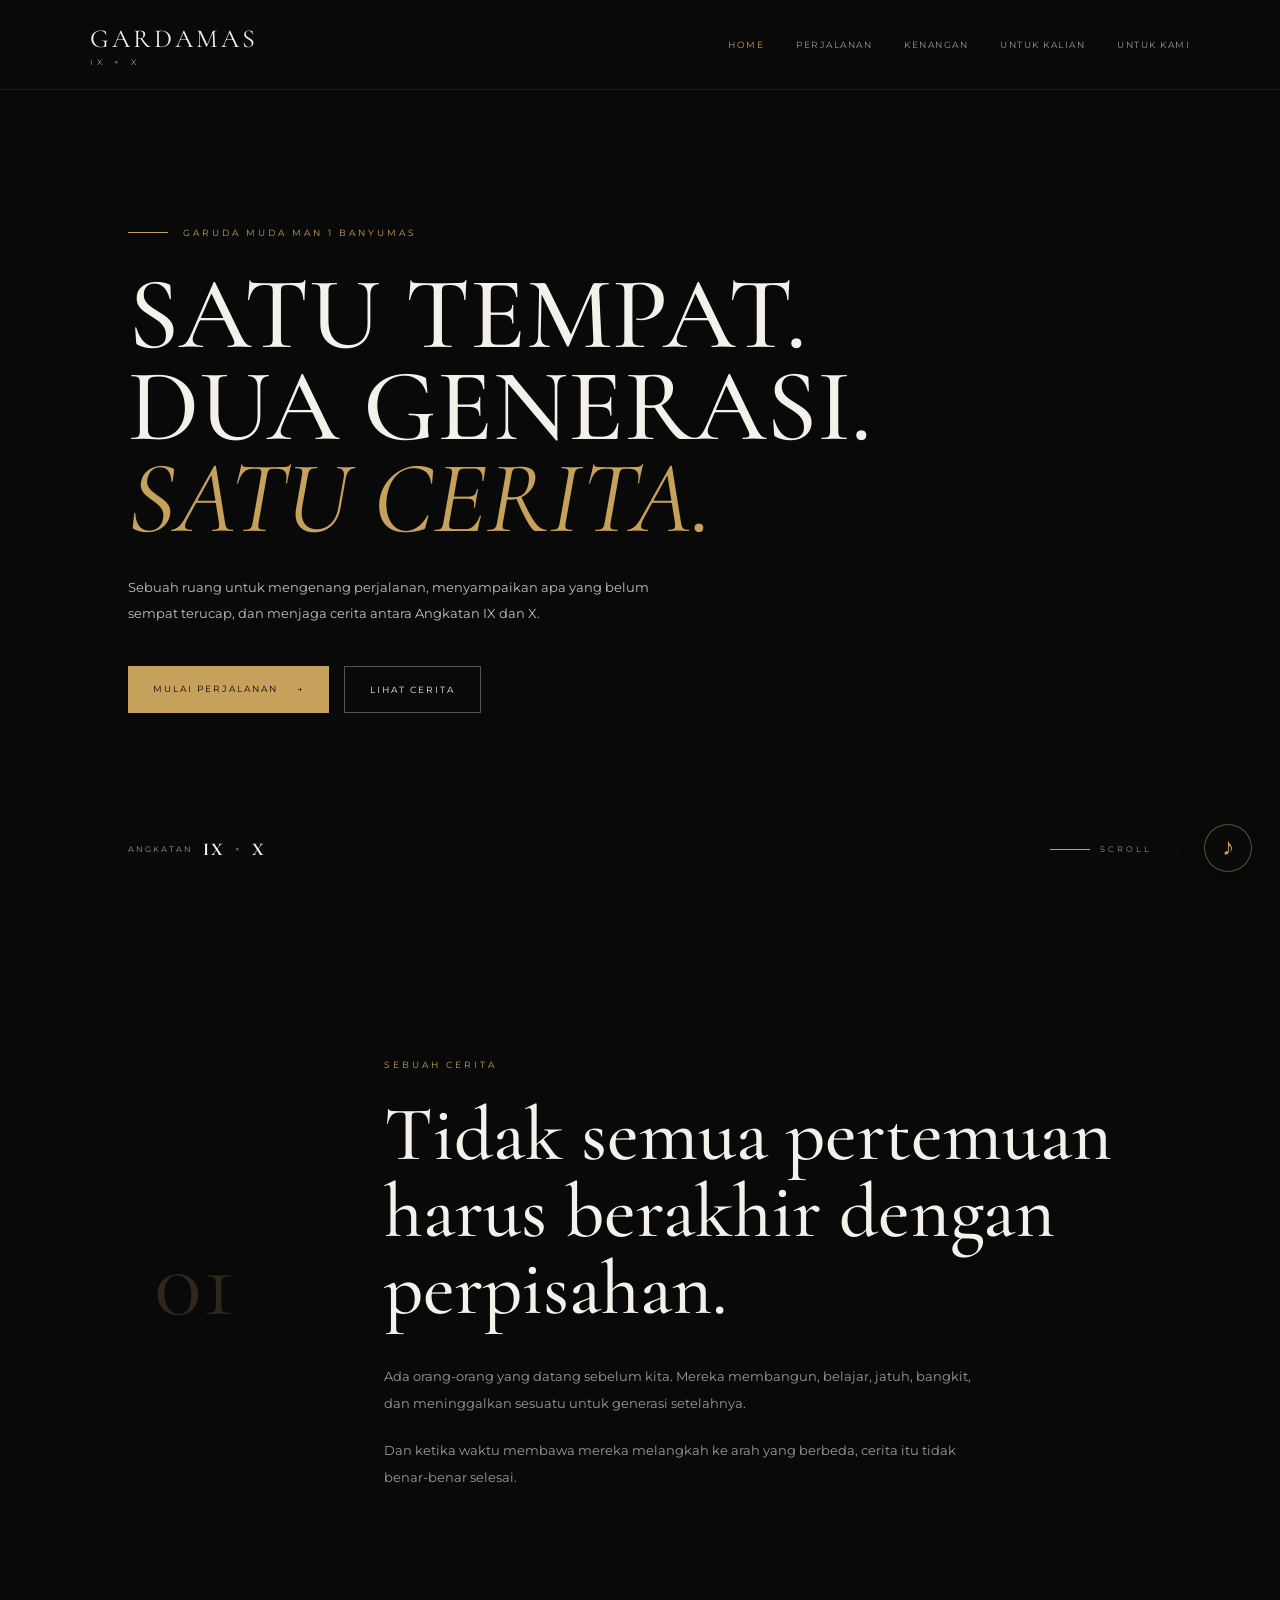
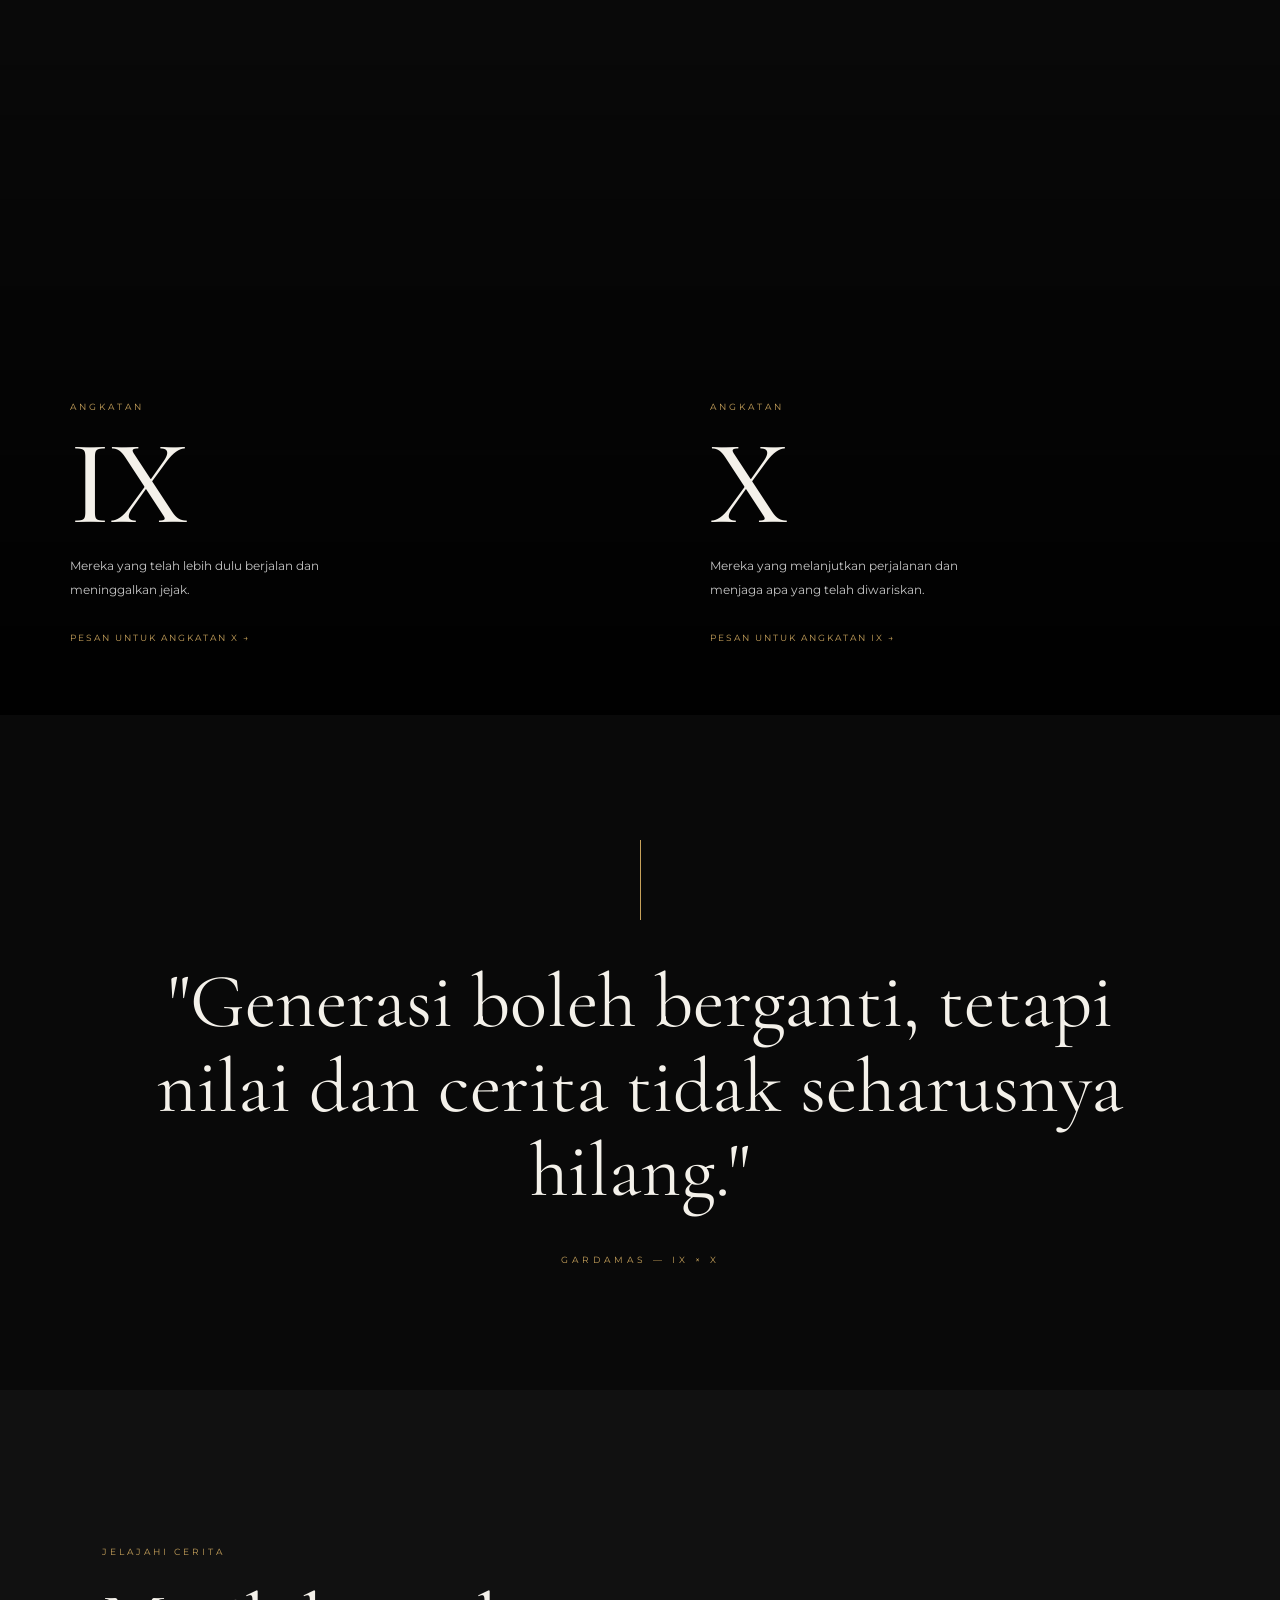
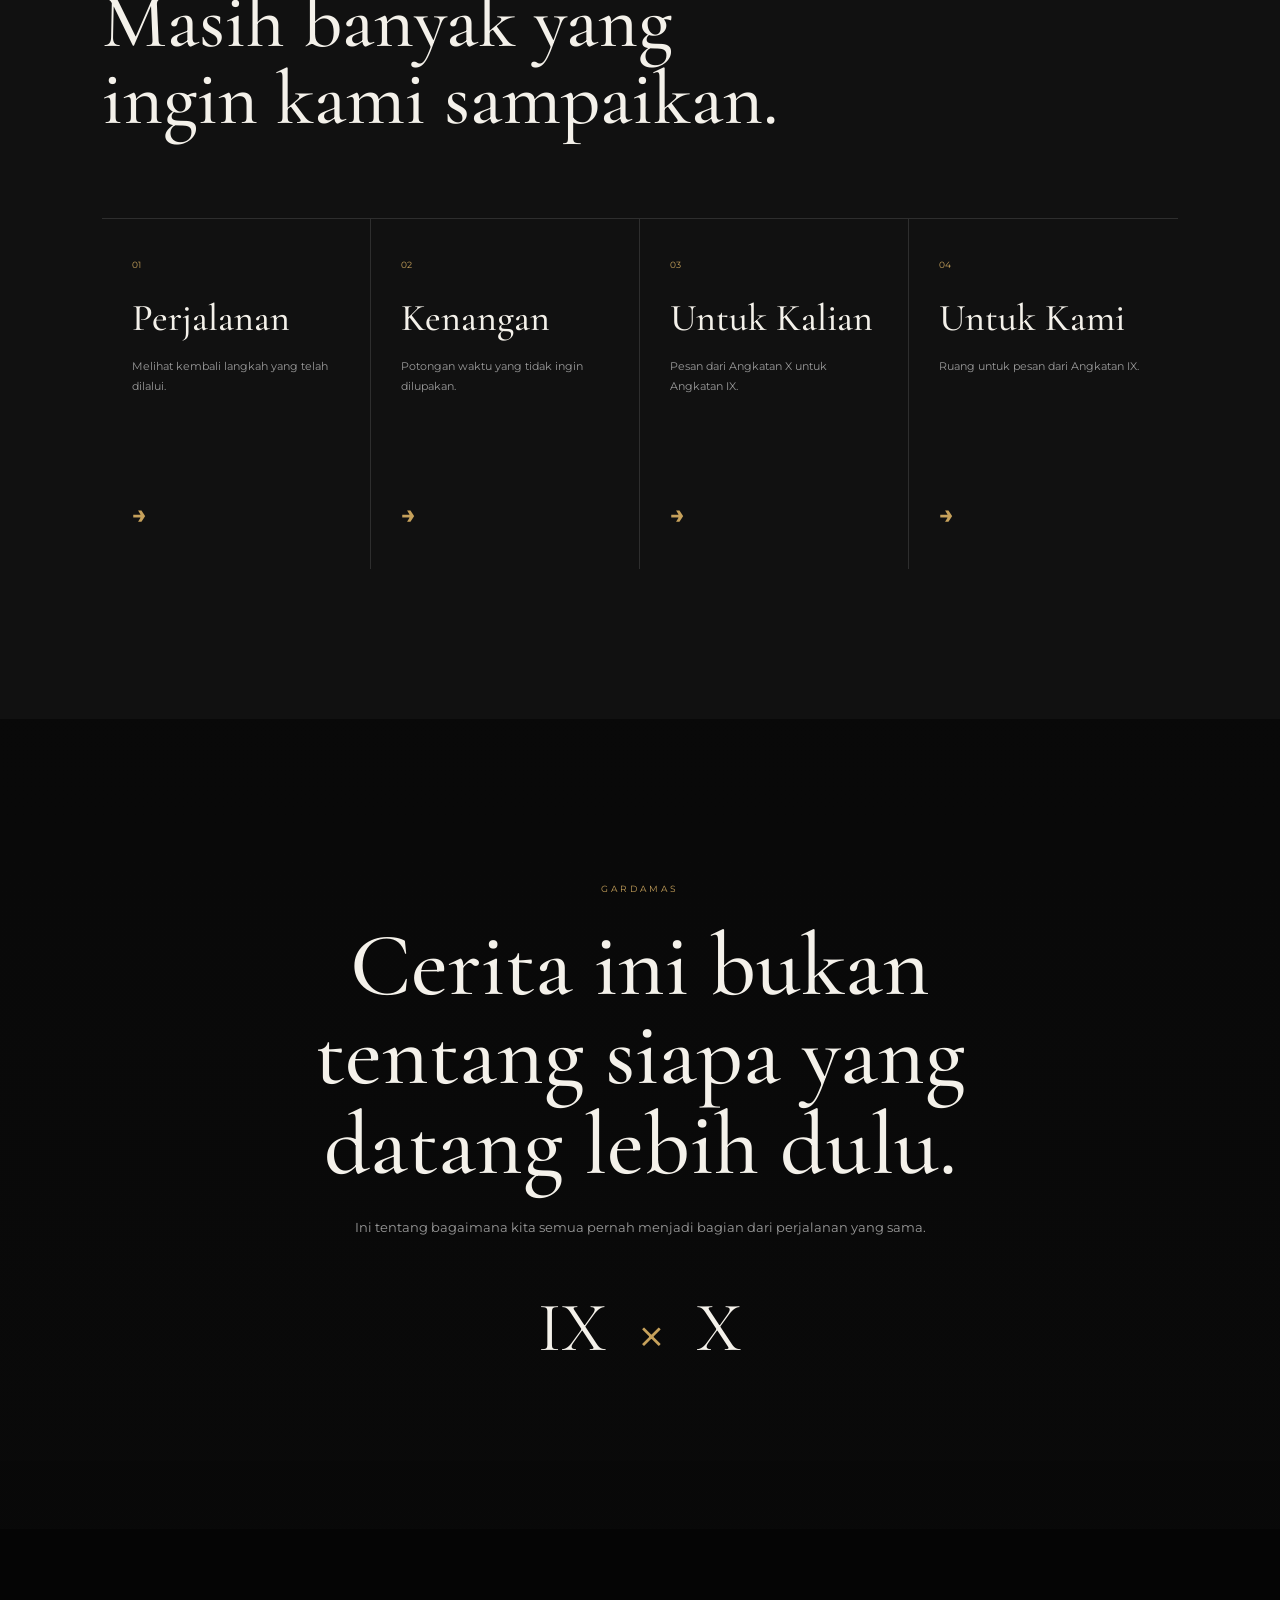
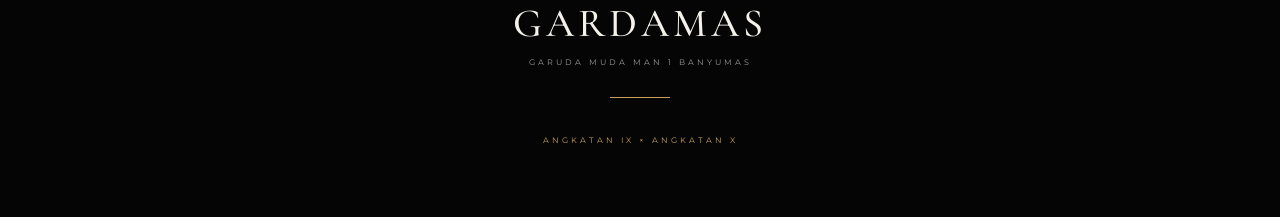
==== index.html @ 19b94be3 "Add files via upload" ====
<!DOCTYPE html>
<html lang="id">

<head>
    <meta charset="UTF-8">

    <meta name="viewport" content="width=device-width, initial-scale=1.0">

    <title>GARDAMAS IX × X</title>

    <link rel="stylesheet" href="index.css">
    <link rel="stylesheet" href="music.css">
    <link rel="preconnect" href="https://fonts.googleapis.com">

    <link rel="preconnect"
        href="https://fonts.gstatic.com"
        crossorigin>

    <link href="https://fonts.googleapis.com/css2?family=Cormorant+Garamond:wght@400;500;600;700&family=Montserrat:wght@300;400;500;600&display=swap"
        rel="stylesheet">

</head>


<body>


    <!-- LOADING -->

    <div class="loader" id="loader">

        <div class="loader-content">

            <p>GARDAMAS</p>

            <div class="loader-line"></div>

            <span>IX × X</span>

        </div>

    </div>


    <!-- NAVBAR -->

    <header class="navbar" id="navbar">

        <a href="index.html" class="brand">

            <span>GARDAMAS</span>

            <small>IX × X</small>

        </a>


        <nav id="navMenu">

            <a href="index.html" class="active">
                HOME
            </a>

            <a href="perjalanan.html">
                PERJALANAN
            </a>

            <a href="kenangan.html">
                KENANGAN
            </a>

            <a href="untuk-kalian.html">
                UNTUK KALIAN
            </a>

            <a href="untuk-kami.html">
                UNTUK KAMI
            </a>

        </nav>


        <button class="menu-button" id="menuButton">

            <span></span>
            <span></span>

        </button>

    </header>



    <!-- HERO -->

    <section class="hero">


        <div class="hero-image"></div>

        <div class="hero-overlay"></div>


        <div class="hero-content">


            <div class="hero-small">

                <span></span>

                GARUDA MUDA MAN 1 BANYUMAS

            </div>


            <h1>

                SATU TEMPAT.<br>

                DUA GENERASI.<br>

                <em>SATU CERITA.</em>

            </h1>


            <p>

                Sebuah ruang untuk mengenang perjalanan,
                menyampaikan apa yang belum sempat terucap,
                dan menjaga cerita antara Angkatan IX dan X.

            </p>


            <div class="hero-buttons">

                <a href="perjalanan.html"
                    class="primary-button">

                    MULAI PERJALANAN

                    <span>→</span>

                </a>


                <a href="#tentang"
                    class="secondary-button">

                    LIHAT CERITA

                </a>

            </div>


        </div>



        <div class="hero-bottom">


            <div class="generation">

                ANGKATAN

                <strong>IX</strong>

                <span>×</span>

                <strong>X</strong>

            </div>


            <div class="scroll-indicator">

                <span></span>

                SCROLL

            </div>


        </div>


    </section>



    <!-- INTRO -->

    <section class="intro" id="tentang">


        <div class="intro-number">

            01

        </div>


        <div class="intro-content reveal">


            <span class="section-label">

                SEBUAH CERITA

            </span>


            <h2>

                Tidak semua pertemuan
                harus berakhir dengan
                perpisahan.

            </h2>


            <p>

                Ada orang-orang yang datang sebelum kita.

                Mereka membangun, belajar, jatuh,
                bangkit, dan meninggalkan sesuatu
                untuk generasi setelahnya.

            </p>


            <p>

                Dan ketika waktu membawa mereka
                melangkah ke arah yang berbeda,
                cerita itu tidak benar-benar selesai.

            </p>


        </div>


    </section>



    <!-- TWO GENERATIONS -->

    <section class="generations-section">


        <div class="generation-card generation-nine reveal">


            <div class="generation-background"></div>


            <div class="generation-card-content">

                <span>ANGKATAN</span>

                <h2>IX</h2>

                <p>

                    Mereka yang telah lebih dulu
                    berjalan dan meninggalkan jejak.

                </p>


                <a href="untuk-kami.html">

                    PESAN UNTUK ANGKATAN X →

                </a>

            </div>


        </div>



        <div class="generation-card generation-ten reveal">


            <div class="generation-background"></div>


            <div class="generation-card-content">

                <span>ANGKATAN</span>

                <h2>X</h2>

                <p>

                    Mereka yang melanjutkan perjalanan
                    dan menjaga apa yang telah diwariskan.

                </p>


                <a href="untuk-kalian.html">

                    PESAN UNTUK ANGKATAN IX →

                </a>

            </div>


        </div>


    </section>



    <!-- QUOTE -->

    <section class="quote-section">


        <div class="quote-line"></div>


        <blockquote class="reveal">

            "Generasi boleh berganti,
            tetapi nilai dan cerita
            tidak seharusnya hilang."

        </blockquote>


        <p>

            GARDAMAS — IX × X

        </p>


    </section>



    <!-- NAVIGATION -->

    <section class="explore-section">


        <div class="explore-header reveal">

            <span class="section-label">

                JELAJAHI CERITA

            </span>


            <h2>

                Masih banyak yang<br>
                ingin kami sampaikan.

            </h2>

        </div>


        <div class="explore-grid">


            <a href="perjalanan.html"
                class="explore-card reveal">

                <span>01</span>

                <h3>Perjalanan</h3>

                <p>

                    Melihat kembali langkah
                    yang telah dilalui.

                </p>

                <strong>→</strong>

            </a>



            <a href="kenangan.html"
                class="explore-card reveal">

                <span>02</span>

                <h3>Kenangan</h3>

                <p>

                    Potongan waktu yang
                    tidak ingin dilupakan.

                </p>

                <strong>→</strong>

            </a>



            <a href="untuk-kalian.html"
                class="explore-card reveal">

                <span>03</span>

                <h3>Untuk Kalian</h3>

                <p>

                    Pesan dari Angkatan X
                    untuk Angkatan IX.

                </p>

                <strong>→</strong>

            </a>



            <a href="untuk-kami.html"
                class="explore-card reveal">

                <span>04</span>

                <h3>Untuk Kami</h3>

                <p>

                    Ruang untuk pesan
                    dari Angkatan IX.

                </p>

                <strong>→</strong>

            </a>


        </div>


    </section>



    <!-- FINAL -->

    <section class="final-section">


        <div class="final-background"></div>


        <div class="final-content reveal">


            <span class="section-label">

                GARDAMAS

            </span>


            <h2>

                Cerita ini bukan<br>
                tentang siapa yang<br>
                datang lebih dulu.

            </h2>


            <p>

                Ini tentang bagaimana kita semua
                pernah menjadi bagian dari
                perjalanan yang sama.

            </p>


            <div class="final-generation">

                IX

                <span>×</span>

                X

            </div>


        </div>


    </section>



    <!-- FOOTER -->

    <footer>


        <h2>GARDAMAS</h2>

        <p>

            GARUDA MUDA MAN 1 BANYUMAS

        </p>


        <div class="footer-line"></div>


        <span>

            ANGKATAN IX × ANGKATAN X

        </span>


    </footer>


    <script src="index.js"></script>
    <script src="music.js"></script>
<!-- GLOBAL MUSIC -->

<audio id="bgMusic" loop preload="auto">

    <source
        src="musik.mp3"
        type="audio/mpeg"
    >

</audio>


<button
    id="musicButton"
    class="music-button"
    aria-label="Putar musik"
>

    <span id="musicIcon">
        ♪
    </span>

</button>

</body>

</html>
---- index.css ----
/* =========================================
   ROOT
========================================= */

:root {

    --black: #090909;
    --dark: #111111;
    --dark-soft: #181818;

    --white: #f4f1ea;
    --gray: #9a9a9a;

    --gold: #c6a15b;
    --gold-light: #e0c98e;

    --line: rgba(255,255,255,0.12);

}


/* =========================================
   RESET
========================================= */

* {

    margin: 0;
    padding: 0;

    box-sizing: border-box;

}


html {

    scroll-behavior: smooth;

}


body {

    background: var(--black);

    color: var(--white);

    font-family: "Montserrat", sans-serif;

    overflow-x: hidden;

}


a {

    text-decoration: none;

    color: inherit;

}


button {

    font-family: inherit;

}


/* =========================================
   LOADER
========================================= */

.loader {

    position: fixed;

    inset: 0;

    background: var(--black);

    z-index: 9999;

    display: flex;

    justify-content: center;

    align-items: center;

    transition:
        opacity 0.8s ease,
        visibility 0.8s ease;

}


.loader.hide {

    opacity: 0;

    visibility: hidden;

}


.loader-content {

    text-align: center;

}


.loader-content p {

    font-family: "Cormorant Garamond", serif;

    font-size: 42px;

    letter-spacing: 5px;

}


.loader-content span {

    color: var(--gold);

    font-size: 10px;

    letter-spacing: 6px;

}


.loader-line {

    width: 0;

    height: 1px;

    background: var(--gold);

    margin: 18px auto;

    animation: loadingLine 1.5s ease forwards;

}


@keyframes loadingLine {

    to {

        width: 150px;

    }

}


/* =========================================
   NAVBAR
========================================= */

.navbar {

    position: absolute;

    top: 0;

    left: 0;

    width: 100%;

    height: 90px;

    padding: 0 7%;

    display: flex;

    justify-content: space-between;

    align-items: center;

    z-index: 100;

    border-bottom:
        1px solid rgba(255,255,255,0.08);

    transition: 0.4s;

}


.navbar.scrolled {

    position: fixed;

    background: rgba(9,9,9,0.92);

    backdrop-filter: blur(15px);

}


.brand {

    display: flex;

    flex-direction: column;

}


.brand span {

    font-family: "Cormorant Garamond", serif;

    font-size: 26px;

    letter-spacing: 3px;

}


.brand small {

    color: var(--gold);

    font-size: 8px;

    letter-spacing: 5px;

    margin-top: 3px;

}


.navbar nav {

    display: flex;

    gap: 32px;

}


.navbar nav a {

    font-size: 9px;

    letter-spacing: 1.5px;

    color: var(--gray);

    transition: 0.3s;

}


.navbar nav a:hover,

.navbar nav a.active {

    color: var(--gold);

}


.menu-button {

    display: none;

    background: none;

    border: none;

    cursor: pointer;

}


.menu-button span {

    display: block;

    width: 25px;

    height: 1px;

    background: white;

    margin: 6px;

}


/* =========================================
   HERO
========================================= */

.hero {

    position: relative;

    min-height: 100vh;

    display: flex;

    align-items: center;

    padding: 140px 10% 100px;

    overflow: hidden;

}


.hero-image {

    position: absolute;

    inset: -5%;

    background:
        url("../images/foto1.jpg");

    background-size: cover;

    background-position: center;

    filter: grayscale(70%);

    animation: heroZoom 20s ease-in-out infinite alternate;

}


@keyframes heroZoom {

    from {

        transform: scale(1);

    }

    to {

        transform: scale(1.08);

    }

}


.hero-overlay {

    position: absolute;

    inset: 0;

    background:

        linear-gradient(
            90deg,
            rgba(9,9,9,0.95) 5%,
            rgba(9,9,9,0.72) 50%,
            rgba(9,9,9,0.3)
        ),

        linear-gradient(
            0deg,
            rgba(9,9,9,1),
            transparent 45%
        );

}


.hero-content {

    position: relative;

    z-index: 2;

    max-width: 900px;

}


.hero-small {

    display: flex;

    align-items: center;

    gap: 15px;

    color: var(--gold);

    font-size: 9px;

    letter-spacing: 3px;

}


.hero-small span {

    width: 40px;

    height: 1px;

    background: var(--gold);

}


.hero h1 {

    font-family: "Cormorant Garamond", serif;

    font-size: clamp(58px, 8vw, 110px);

    font-weight: 500;

    line-height: 0.9;

    margin: 30px 0;

}


.hero h1 em {

    color: var(--gold);

    font-weight: 400;

}


.hero p {

    max-width: 550px;

    color: #c0c0c0;

    font-size: 13px;

    line-height: 2;

}


.hero-buttons {

    display: flex;

    gap: 15px;

    margin-top: 40px;

}


.primary-button,

.secondary-button {

    padding: 17px 25px;

    font-size: 9px;

    letter-spacing: 2px;

    transition: 0.4s;

}


.primary-button {

    background: var(--gold);

    color: var(--black);

}


.primary-button span {

    margin-left: 15px;

}


.primary-button:hover {

    background: var(--gold-light);

    transform: translateY(-3px);

}


.secondary-button {

    border: 1px solid rgba(255,255,255,0.3);

}


.secondary-button:hover {

    border-color: var(--gold);

    color: var(--gold);

}


.hero-bottom {

    position: absolute;

    z-index: 2;

    bottom: 40px;

    left: 10%;

    right: 10%;

    display: flex;

    justify-content: space-between;

    align-items: center;

}


.generation {

    display: flex;

    align-items: center;

    gap: 10px;

    font-size: 8px;

    letter-spacing: 2px;

    color: var(--gray);

}


.generation strong {

    color: var(--white);

    font-size: 18px;

    font-family: "Cormorant Garamond", serif;

}


.generation span {

    color: var(--gold);

}


.scroll-indicator {

    display: flex;

    align-items: center;

    gap: 10px;

    font-size: 8px;

    letter-spacing: 3px;

    color: var(--gray);

}


.scroll-indicator span {

    display: block;

    width: 40px;

    height: 1px;

    background: var(--gold);

}


/* =========================================
   INTRO
========================================= */

.intro {

    min-height: 85vh;

    padding: 150px 12%;

    display: grid;

    grid-template-columns: 150px 1fr;

    gap: 80px;

    align-items: center;

}


.intro-number {

    font-family: "Cormorant Garamond", serif;

    font-size: 100px;

    color: rgba(198,161,91,0.2);

}


.intro-content {

    max-width: 750px;

}


.section-label {

    color: var(--gold);

    font-size: 9px;

    letter-spacing: 3px;

}


.intro h2 {

    font-family: "Cormorant Garamond", serif;

    font-size: clamp(45px, 6vw, 80px);

    font-weight: 500;

    line-height: 1;

    margin: 25px 0 35px;

}


.intro p {

    color: var(--gray);

    font-size: 13px;

    line-height: 2.1;

    max-width: 600px;

    margin-bottom: 20px;

}


/* =========================================
   GENERATIONS
========================================= */

.generations-section {

    display: grid;

    grid-template-columns: 1fr 1fr;

}


.generation-card {

    position: relative;

    min-height: 650px;

    overflow: hidden;

    display: flex;

    align-items: flex-end;

    padding: 70px;

}


.generation-background {

    position: absolute;

    inset: 0;

    background-size: cover;

    background-position: center;

    filter: grayscale(100%);

    transition: 1s ease;

}


.generation-card:hover .generation-background {

    transform: scale(1.08);

    filter: grayscale(40%);

}


.generation-nine .generation-background {

    background-image:
        linear-gradient(
            to top,
            rgba(0,0,0,0.95),
            rgba(0,0,0,0.1)
        ),
        url("../images/foto2.jpg");

}


.generation-ten .generation-background {

    background-image:
        linear-gradient(
            to top,
            rgba(0,0,0,0.95),
            rgba(0,0,0,0.1)
        ),
        url("../images/foto3.jpg");

}


.generation-card-content {

    position: relative;

    z-index: 2;

}


.generation-card-content span {

    color: var(--gold);

    font-size: 9px;

    letter-spacing: 3px;

}


.generation-card h2 {

    font-family: "Cormorant Garamond", serif;

    font-size: 120px;

    font-weight: 500;

    line-height: 1;

    margin: 10px 0;

}


.generation-card p {

    max-width: 300px;

    color: #c5c5c5;

    font-size: 12px;

    line-height: 2;

}


.generation-card a {

    display: inline-block;

    margin-top: 30px;

    color: var(--gold);

    font-size: 9px;

    letter-spacing: 2px;

}


/* =========================================
   QUOTE
========================================= */

.quote-section {

    min-height: 75vh;

    padding: 100px 10%;

    display: flex;

    flex-direction: column;

    justify-content: center;

    align-items: center;

    text-align: center;

}


.quote-line {

    width: 1px;

    height: 80px;

    background: var(--gold);

    margin-bottom: 40px;

}


.quote-section blockquote {

    max-width: 1000px;

    font-family: "Cormorant Garamond", serif;

    font-size: clamp(40px, 6vw, 80px);

    line-height: 1.1;

    font-weight: 400;

}


.quote-section p {

    color: var(--gold);

    font-size: 9px;

    letter-spacing: 4px;

    margin-top: 40px;

}


/* =========================================
   EXPLORE
========================================= */

.explore-section {

    padding: 150px 8%;

    background: var(--dark);

}


.explore-header {

    margin-bottom: 80px;

}


.explore-header h2 {

    font-family: "Cormorant Garamond", serif;

    font-size: clamp(45px, 6vw, 80px);

    font-weight: 500;

    line-height: 1;

    margin-top: 25px;

}


.explore-grid {

    display: grid;

    grid-template-columns: repeat(4, 1fr);

    border-top: 1px solid var(--line);

}


.explore-card {

    min-height: 350px;

    padding: 40px 30px;

    border-right: 1px solid var(--line);

    display: flex;

    flex-direction: column;

    transition: 0.4s;

}


.explore-card:last-child {

    border-right: none;

}


.explore-card:hover {

    background: rgba(255,255,255,0.03);

}


.explore-card > span {

    color: var(--gold);

    font-size: 9px;

}


.explore-card h3 {

    font-family: "Cormorant Garamond", serif;

    font-size: 38px;

    font-weight: 500;

    margin: 25px 0 15px;

}


.explore-card p {

    color: var(--gray);

    font-size: 11px;

    line-height: 1.9;

}


.explore-card strong {

    margin-top: auto;

    color: var(--gold);

    font-size: 25px;

}


/* =========================================
   FINAL
========================================= */

.final-section {

    position: relative;

    min-height: 90vh;

    display: flex;

    justify-content: center;

    align-items: center;

    text-align: center;

    padding: 100px 8%;

    overflow: hidden;

}


.final-background {

    position: absolute;

    inset: 0;

    background:

        linear-gradient(
            rgba(9,9,9,0.88),
            rgba(9,9,9,0.95)
        ),

        url("../images/foto4.jpg");

    background-size: cover;

    background-position: center;

    filter: grayscale(100%);

}


.final-content {

    position: relative;

    z-index: 2;

    max-width: 900px;

}


.final-content h2 {

    font-family: "Cormorant Garamond", serif;

    font-size: clamp(50px, 7vw, 90px);

    line-height: 1;

    font-weight: 500;

    margin: 25px 0;

}


.final-content p {

    color: var(--gray);

    font-size: 13px;

    line-height: 2;

}


.final-generation {

    font-family: "Cormorant Garamond", serif;

    font-size: 70px;

    margin-top: 45px;

}


.final-generation span {

    color: var(--gold);

    margin: 0 15px;

}


/* =========================================
   FOOTER
========================================= */

footer {

    padding: 70px 8%;

    text-align: center;

    background: #050505;

}


footer h2 {

    font-family: "Cormorant Garamond", serif;

    font-size: 40px;

    font-weight: 500;

    letter-spacing: 4px;

}


footer p {

    color: var(--gray);

    font-size: 8px;

    letter-spacing: 3px;

    margin-top: 10px;

}


.footer-line {

    width: 60px;

    height: 1px;

    background: var(--gold);

    margin: 30px auto;

}


footer span {

    color: var(--gold);

    font-size: 8px;

    letter-spacing: 3px;

}


/* =========================================
   REVEAL ANIMATION
========================================= */

.reveal {

    opacity: 0;

    transform: translateY(50px);

    transition:

        opacity 1s ease,

        transform 1s cubic-bezier(.16,1,.3,1);

}


.reveal.active {

    opacity: 1;

    transform: translateY(0);

}


/* =========================================
   MOBILE
========================================= */

@media (max-width: 900px) {


    .navbar {

        padding: 0 7%;

    }


    .navbar nav {

        position: fixed;

        top: 90px;

        left: 0;

        width: 100%;

        height: calc(100vh - 90px);

        background: var(--black);

        flex-direction: column;

        justify-content: center;

        align-items: center;

        gap: 35px;

        transform: translateX(100%);

        transition: 0.5s;

    }


    .navbar nav.show {

        transform: translateX(0);

    }


    .navbar nav a {

        font-size: 12px;

    }


    .menu-button {

        display: block;

    }


    .hero {

        padding: 140px 7% 100px;

    }


    .hero-bottom {

        left: 7%;

        right: 7%;

    }


    .intro {

        grid-template-columns: 1fr;

        padding: 110px 7%;

        gap: 20px;

    }


    .intro-number {

        font-size: 60px;

    }


    .generations-section {

        grid-template-columns: 1fr;

    }


    .generation-card {

        min-height: 550px;

        padding: 45px;

    }


    .explore-grid {

        grid-template-columns: 1fr 1fr;

    }


    .explore-card {

        border-bottom: 1px solid var(--line);

    }

}


@media (max-width: 600px) {


    .hero h1 {

        font-size: 55px;

    }


    .hero-buttons {

        flex-direction: column;

        align-items: flex-start;

    }


    .scroll-indicator {

        display: none;

    }


    .explore-grid {

        grid-template-columns: 1fr;

    }


    .explore-card {

        min-height: 250px;

        border-right: none;

    }


    .generation-card h2 {

        font-size: 90px;

    }


    .intro h2 {

        font-size: 48px;

    }

}
---- music.css ----
/* =========================================
   GARDAMAS GLOBAL MUSIC BUTTON
========================================= */

.music-button {

    position: fixed;

    right: 28px;
    bottom: 28px;

    width: 48px;
    height: 48px;

    display: flex;

    align-items: center;
    justify-content: center;

    border-radius: 50%;

    border: 1px solid rgba(199, 164, 98, 0.45);

    background: rgba(10, 10, 10, 0.75);

    backdrop-filter: blur(12px);

    -webkit-backdrop-filter: blur(12px);

    color: #c7a462;

    cursor: pointer;

    z-index: 9999;

    transition:
        transform 0.3s ease,
        background 0.3s ease,
        border 0.3s ease;

    box-shadow:
        0 5px 25px rgba(0, 0, 0, 0.3);

}


/* HOVER */

.music-button:hover {

    transform: scale(1.1);

    background: rgba(199, 164, 98, 0.12);

    border-color: #c7a462;

}


/* ICON */

.music-button span {

    font-family: "Cormorant Garamond", serif;

    font-size: 24px;

    line-height: 1;

}


/* PLAYING STATE */

.music-button.playing {

    border-color: #c7a462;

}


/* RING ANIMATION */

.music-button.playing::before {

    content: "";

    position: absolute;

    width: 100%;
    height: 100%;

    border-radius: 50%;

    border: 1px solid rgba(199, 164, 98, 0.4);

    animation: musicRing 2s infinite;

}


/* ANIMATION */

@keyframes musicRing {

    0% {

        transform: scale(1);

        opacity: 0.8;

    }

    70% {

        transform: scale(1.7);

        opacity: 0;

    }

    100% {

        opacity: 0;

    }

}


/* MOBILE */

@media (max-width: 600px) {

    .music-button {

        right: 18px;
        bottom: 18px;

        width: 44px;
        height: 44px;

    }

}
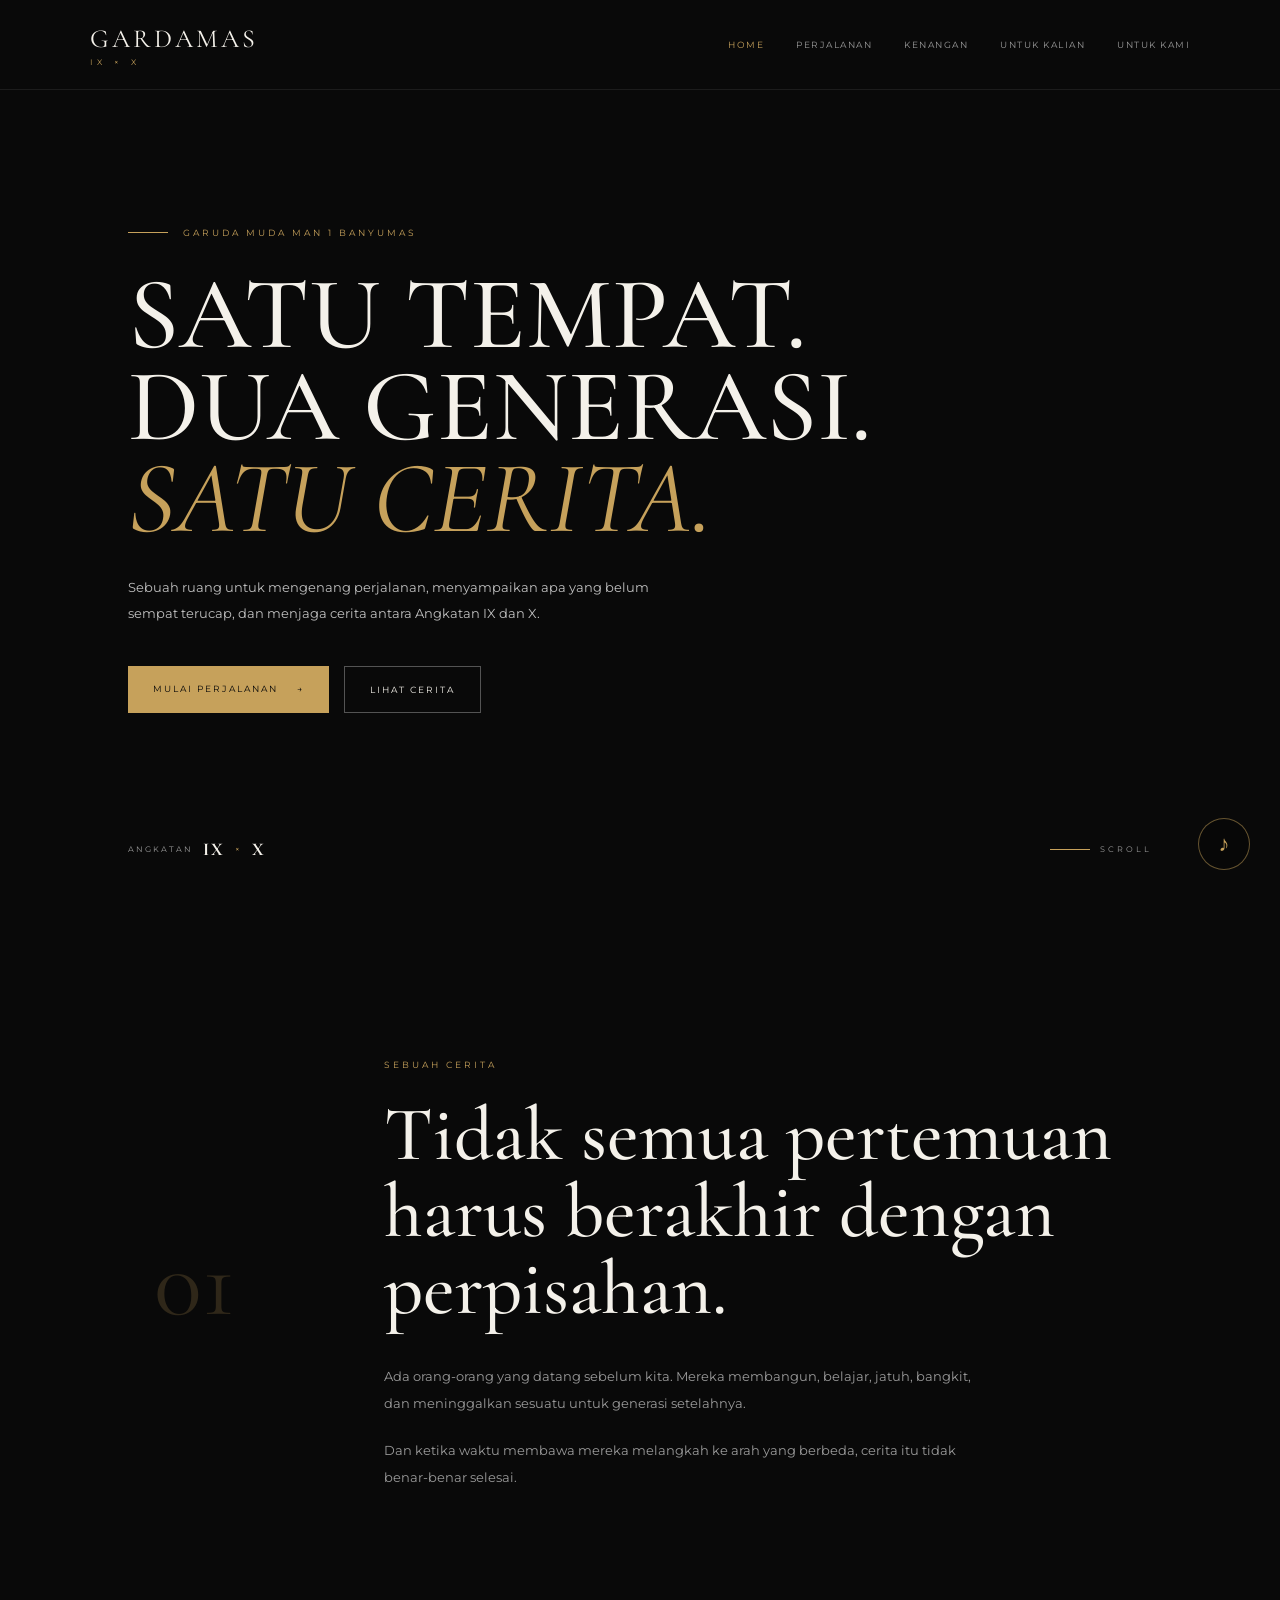
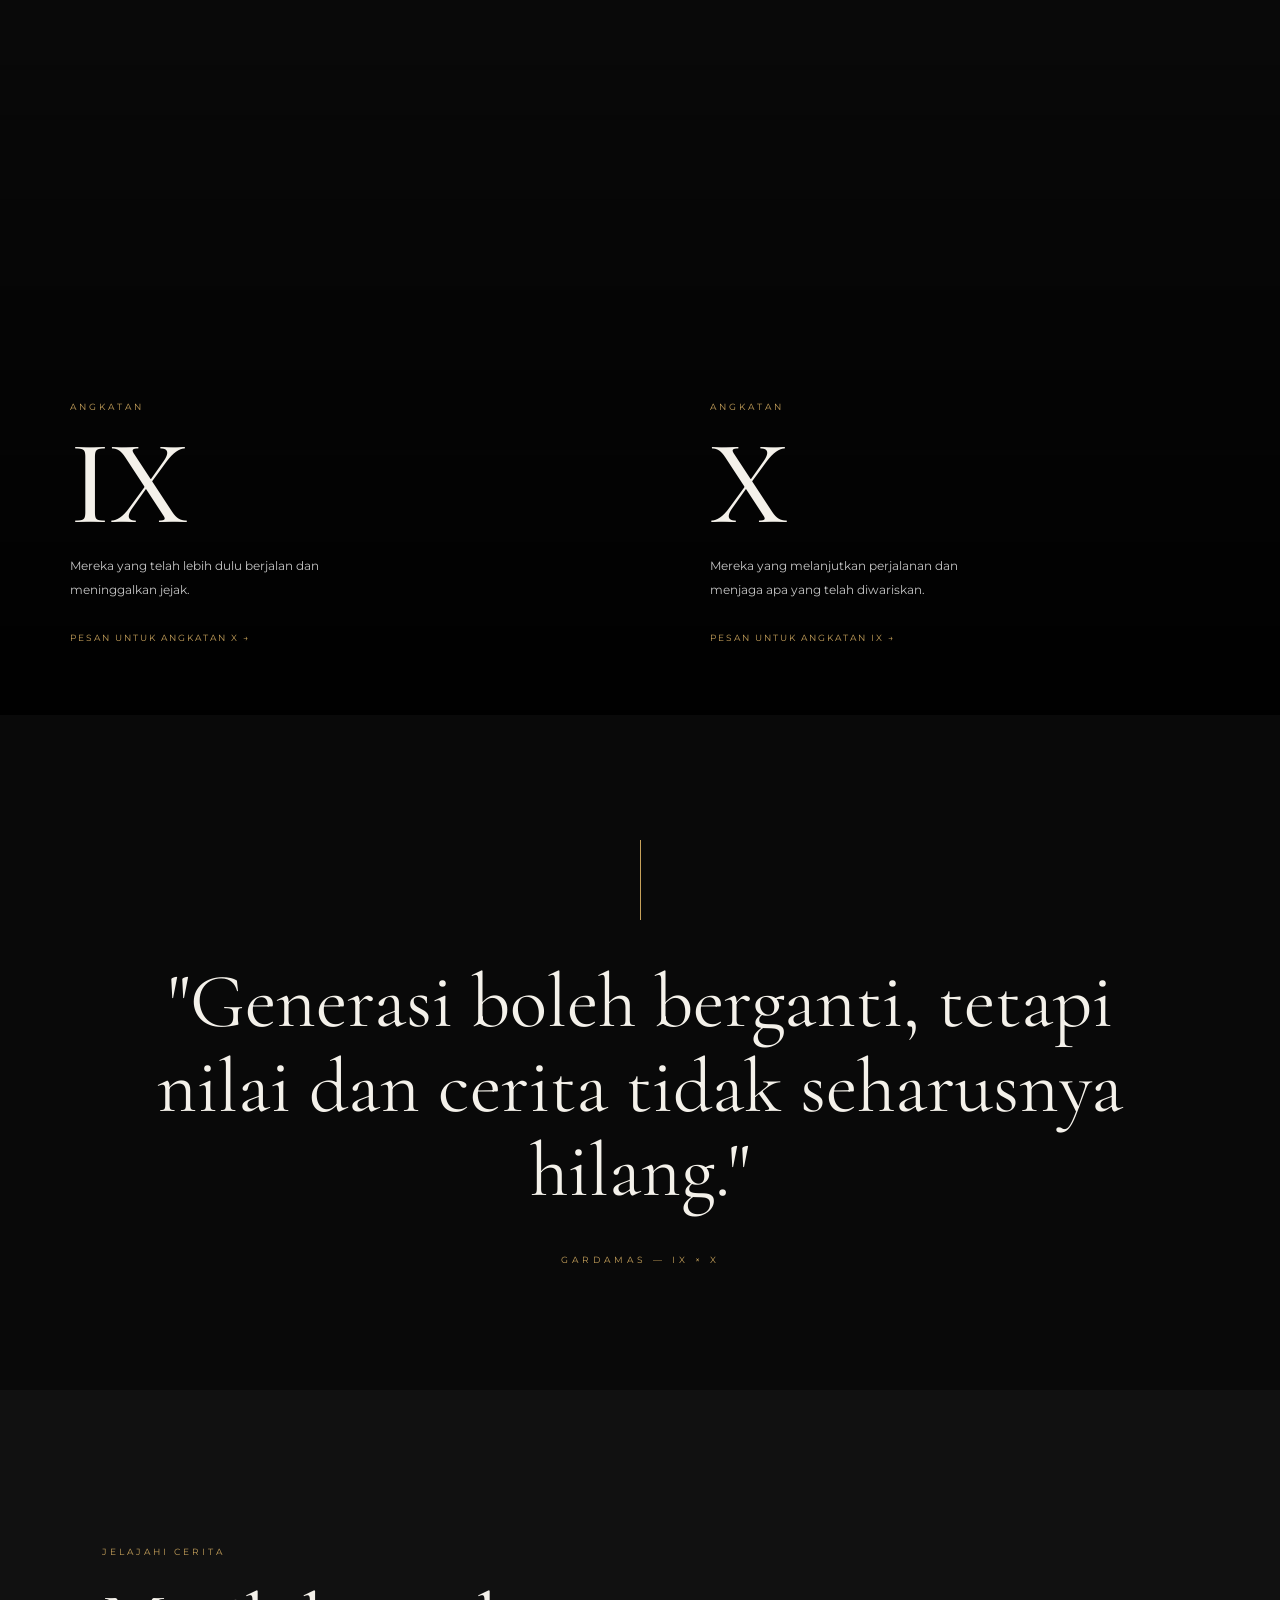
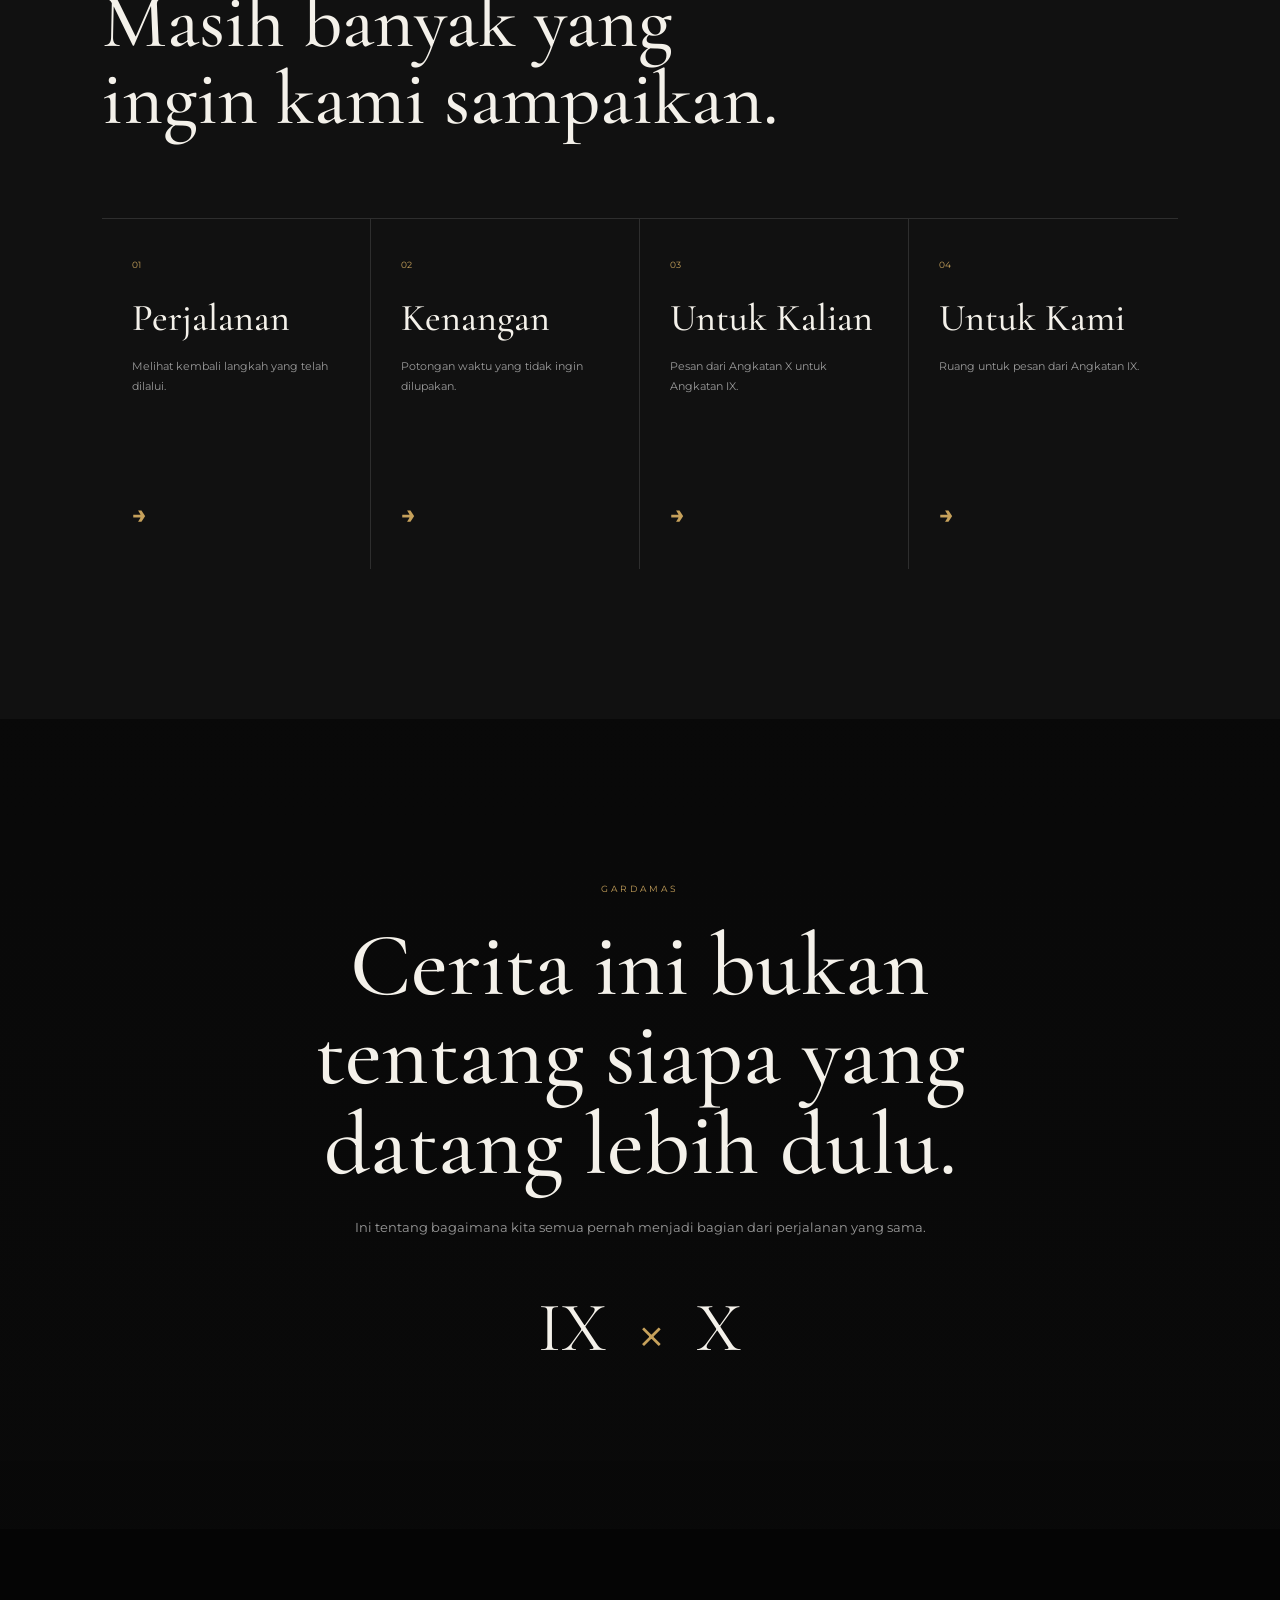
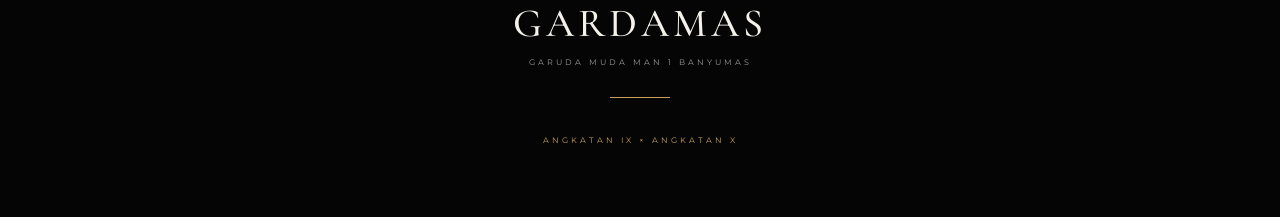
==== commit 72aecc20: "Update index.html" ====
--- a/index.html
+++ b/index.html
@@ -573,4 +573,4 @@
 
 </body>
 
-</html>+</html>
--- a/music.css
+++ b/music.css
@@ -1,33 +1,34 @@
-/* =========================================
-   GARDAMAS GLOBAL MUSIC BUTTON
-========================================= */
+/* ========================================
+   GLOBAL MUSIC BUTTON
+======================================== */
 
 .music-button {
 
     position: fixed;
 
-    right: 28px;
-    bottom: 28px;
+    right: 30px;
 
-    width: 48px;
-    height: 48px;
+    bottom: 30px;
+
+    width: 52px;
+
+    height: 52px;
+
+    border-radius: 50%;
+
+    border: 1px solid rgba(198, 161, 91, 0.5);
+
+    background: rgba(8, 8, 8, 0.85);
+
+    backdrop-filter: blur(10px);
+
+    color: #c6a15b;
 
     display: flex;
 
     align-items: center;
+
     justify-content: center;
-
-    border-radius: 50%;
-
-    border: 1px solid rgba(199, 164, 98, 0.45);
-
-    background: rgba(10, 10, 10, 0.75);
-
-    backdrop-filter: blur(12px);
-
-    -webkit-backdrop-filter: blur(12px);
-
-    color: #c7a462;
 
     cursor: pointer;
 
@@ -38,8 +39,18 @@
         background 0.3s ease,
         border 0.3s ease;
 
-    box-shadow:
-        0 5px 25px rgba(0, 0, 0, 0.3);
+}
+
+
+/* ICON */
+
+.music-button span {
+
+    font-size: 22px;
+
+    line-height: 1;
+
+    transition: 0.3s;
 
 }
 
@@ -48,80 +59,46 @@
 
 .music-button:hover {
 
+    background: #c6a15b;
+
+    color: #080808;
+
+    border-color: #c6a15b;
+
     transform: scale(1.1);
-
-    background: rgba(199, 164, 98, 0.12);
-
-    border-color: #c7a462;
 
 }
 
 
-/* ICON */
+/* SAAT MUSIK DIPUTAR */
 
-.music-button span {
+.music-button.playing {
 
-    font-family: "Cormorant Garamond", serif;
-
-    font-size: 24px;
-
-    line-height: 1;
+    animation: musicPulse 2s infinite;
 
 }
 
 
-/* PLAYING STATE */
-
-.music-button.playing {
-
-    border-color: #c7a462;
-
-}
-
-
-/* RING ANIMATION */
-
-.music-button.playing::before {
-
-    content: "";
-
-    position: absolute;
-
-    width: 100%;
-    height: 100%;
-
-    border-radius: 50%;
-
-    border: 1px solid rgba(199, 164, 98, 0.4);
-
-    animation: musicRing 2s infinite;
-
-}
-
-
-/* ANIMATION */
-
-@keyframes musicRing {
+@keyframes musicPulse {
 
     0% {
 
-        transform: scale(1);
-
-        opacity: 0.8;
+        box-shadow:
+            0 0 0 0 rgba(198, 161, 91, 0.4);
 
     }
 
     70% {
 
-        transform: scale(1.7);
-
-        opacity: 0;
+        box-shadow:
+            0 0 0 12px rgba(198, 161, 91, 0);
 
     }
 
     100% {
 
-        opacity: 0;
+        box-shadow:
+            0 0 0 0 rgba(198, 161, 91, 0);
 
     }
 
@@ -134,12 +111,21 @@
 
     .music-button {
 
-        right: 18px;
-        bottom: 18px;
+        width: 46px;
 
-        width: 44px;
-        height: 44px;
+        height: 46px;
+
+        right: 20px;
+
+        bottom: 20px;
 
     }
 
-}+
+    .music-button span {
+
+        font-size: 19px;
+
+    }
+
+}
